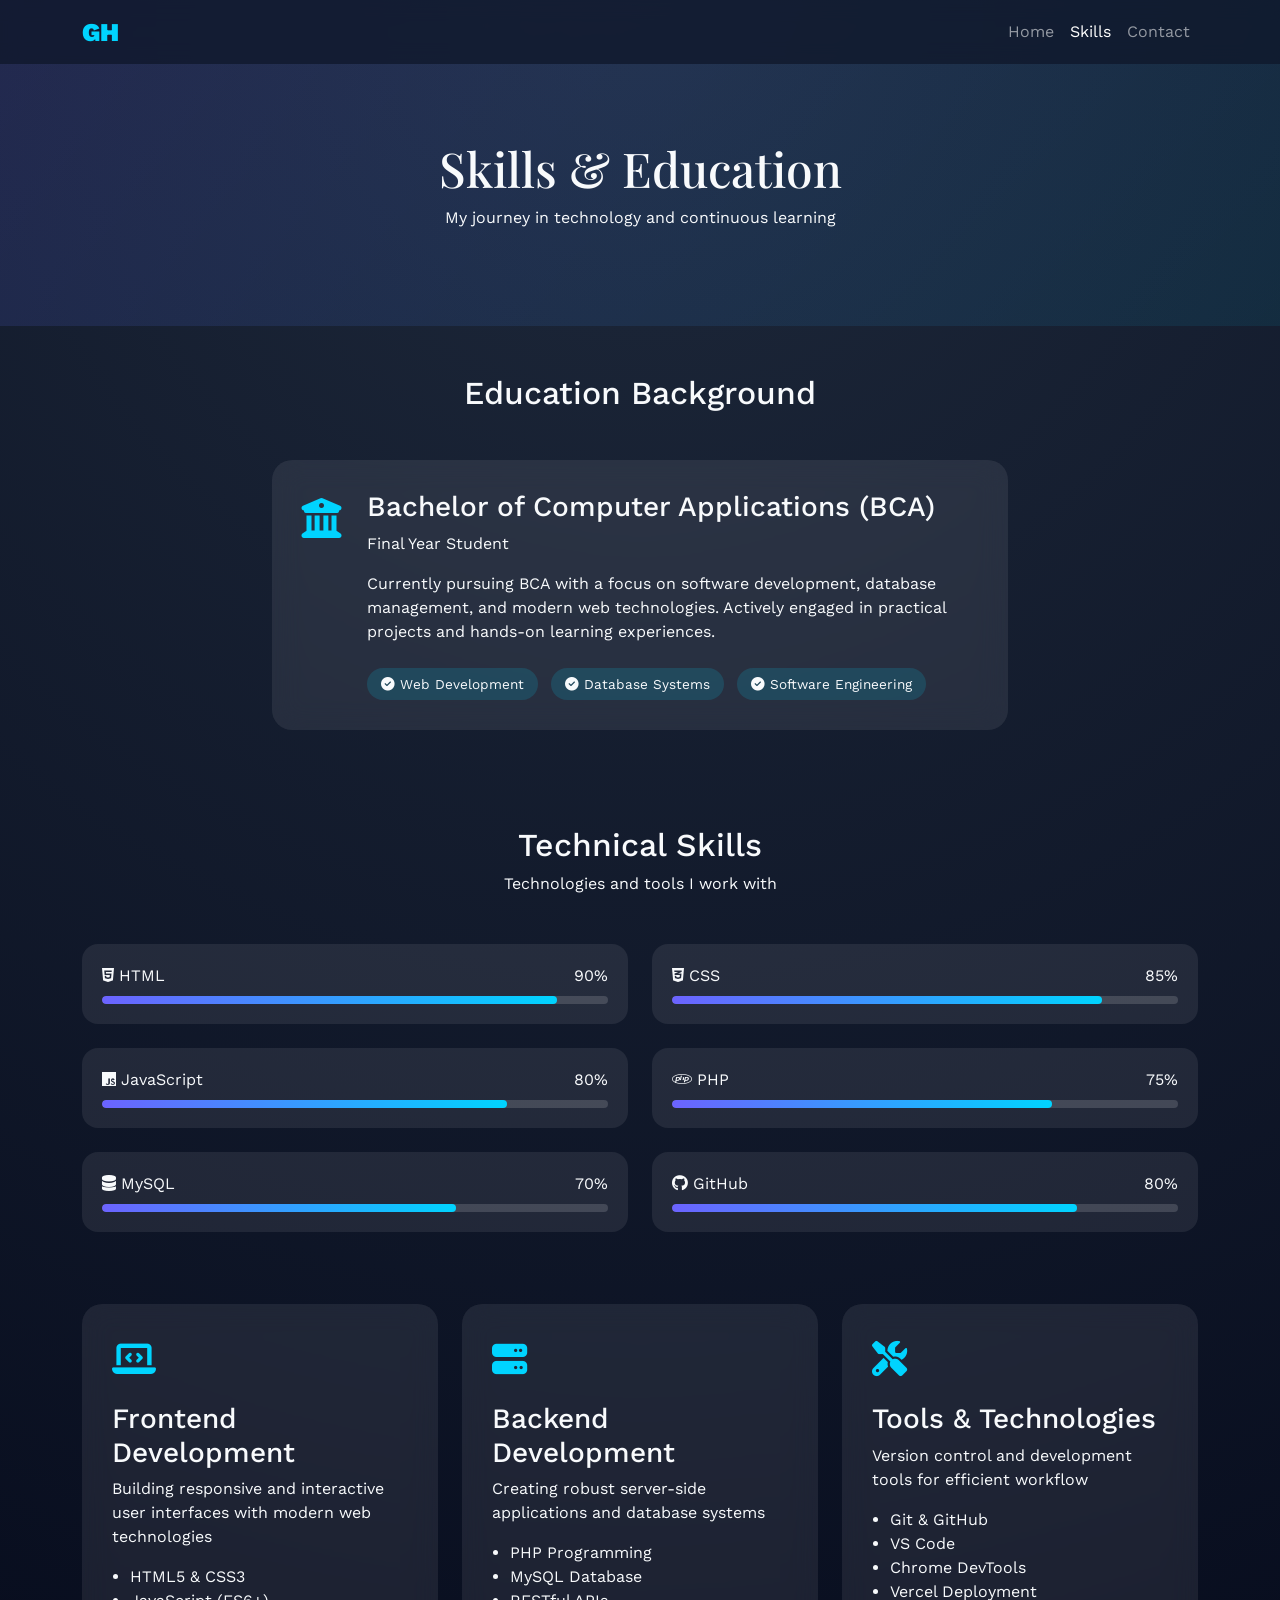
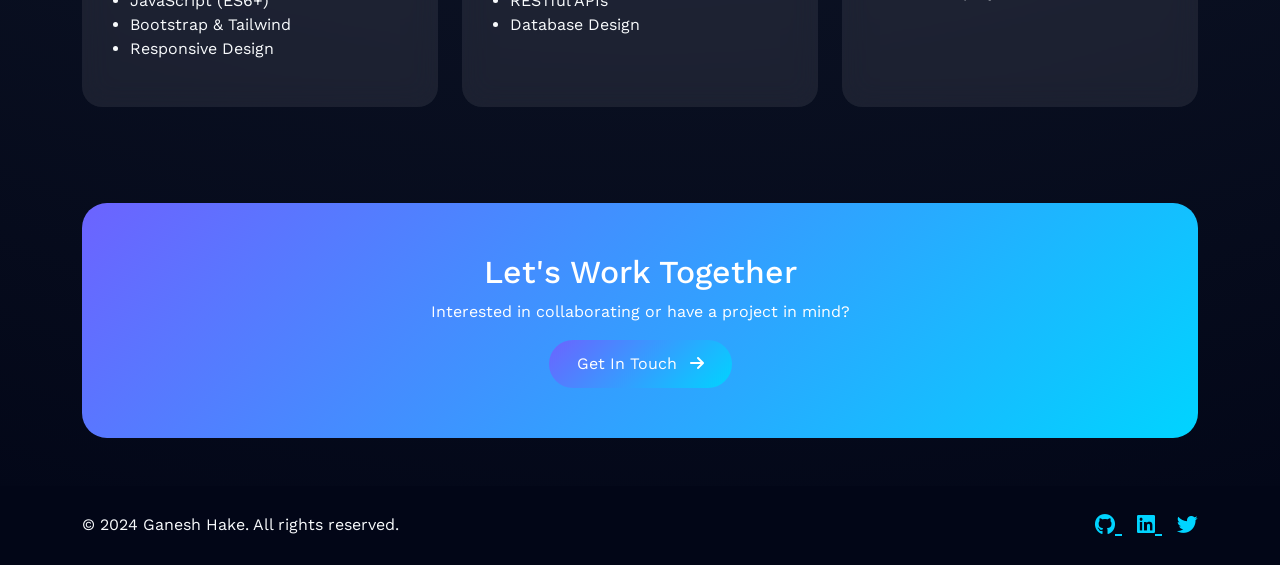
==== about.html @ a3e459bf "Add files via upload" ====
<!DOCTYPE html>
<html lang="en">
<head>
    <meta charset="UTF-8">
    <meta name="viewport" content="width=device-width, initial-scale=1.0">
    <title>Skills & Education - Ganesh Hake</title>
    
    <!-- Bootstrap 5 CSS -->
    <link href="https://cdn.jsdelivr.net/npm/bootstrap@5.3.0/dist/css/bootstrap.min.css" rel="stylesheet">
    
    <!-- Font Awesome for Icons -->
    <link rel="stylesheet" href="https://cdnjs.cloudflare.com/ajax/libs/font-awesome/6.4.0/css/all.min.css">
    
    <!-- Google Fonts -->
    <link href="https://fonts.googleapis.com/css2?family=Playfair+Display:wght@700;900&family=Work+Sans:wght@300;400;500;600&display=swap" rel="stylesheet">
    
    <!-- Custom CSS -->
    <link rel="stylesheet" href="css/style.css">
</head>
<body>
    <!-- Navigation Bar -->
    <nav class="navbar navbar-expand-lg navbar-dark fixed-top">
        <div class="container">
            <a class="navbar-brand" href="index.html">
                <span class="brand-text">GH</span>
            </a>
            <button class="navbar-toggler" type="button" data-bs-toggle="collapse" data-bs-target="#navbarNav">
                <span class="navbar-toggler-icon"></span>
            </button>
            <div class="collapse navbar-collapse" id="navbarNav">
                <ul class="navbar-nav ms-auto">
                    <li class="nav-item">
                        <a class="nav-link" href="index.html">Home</a>
                    </li>
                    <li class="nav-item">
                        <a class="nav-link active" href="about.html">Skills</a>
                    </li>
                    <li class="nav-item">
                        <a class="nav-link" href="contact.html">Contact</a>
                    </li>
                </ul>
            </div>
        </div>
    </nav>

    <!-- Page Header -->
    <section class="page-header">
        <div class="container">
            <div class="row">
                <div class="col-lg-8 mx-auto text-center">
                    <h1 class="page-title fade-in-up">Skills & Education</h1>
                    <p class="page-subtitle fade-in-up delay-1">My journey in technology and continuous learning</p>
                </div>
            </div>
        </div>
    </section>

    <!-- Education Section -->
    <section class="education-section py-5">
        <div class="container">
            <div class="section-header text-center mb-5">
                <h2 class="section-title" data-animate="fadeInUp">Education Background</h2>
                <div class="title-underline" data-animate="scaleIn"></div>
            </div>
            
            <div class="row justify-content-center">
                <div class="col-lg-8">
                    <div class="education-card" data-animate="fadeInUp">
                        <div class="education-icon">
                            <i class="fas fa-university"></i>
                        </div>
                        <div class="education-content">
                            <h3 class="education-degree">Bachelor of Computer Applications (BCA)</h3>
                            <p class="education-status">Final Year Student</p>
                            <p class="education-description">
                                Currently pursuing BCA with a focus on software development, database management, 
                                and modern web technologies. Actively engaged in practical projects and 
                                hands-on learning experiences.
                            </p>
                            <div class="education-highlights">
                                <span class="highlight-badge">
                                    <i class="fas fa-check-circle"></i> Web Development
                                </span>
                                <span class="highlight-badge">
                                    <i class="fas fa-check-circle"></i> Database Systems
                                </span>
                                <span class="highlight-badge">
                                    <i class="fas fa-check-circle"></i> Software Engineering
                                </span>
                            </div>
                        </div>
                    </div>
                </div>
            </div>
        </div>
    </section>

    <!-- Skills Section -->
    <section class="skills-section py-5">
        <div class="container">
            <div class="section-header text-center mb-5">
                <h2 class="section-title" data-animate="fadeInUp">Technical Skills</h2>
                <div class="title-underline" data-animate="scaleIn"></div>
                <p class="section-description" data-animate="fadeInUp">
                    Technologies and tools I work with
                </p>
            </div>

            <!-- Skills Grid with Progress Bars -->
            <div class="row g-4 mb-5">
                <div class="col-lg-6">
                    <div class="skill-item" data-animate="fadeInLeft">
                        <div class="skill-header">
                            <span class="skill-name">
                                <i class="fab fa-html5"></i> HTML
                            </span>
                            <span class="skill-percentage">90%</span>
                        </div>
                        <div class="skill-bar">
                            <div class="skill-progress" data-progress="90"></div>
                        </div>
                    </div>
                </div>

                <div class="col-lg-6">
                    <div class="skill-item" data-animate="fadeInRight">
                        <div class="skill-header">
                            <span class="skill-name">
                                <i class="fab fa-css3-alt"></i> CSS
                            </span>
                            <span class="skill-percentage">85%</span>
                        </div>
                        <div class="skill-bar">
                            <div class="skill-progress" data-progress="85"></div>
                        </div>
                    </div>
                </div>

                <div class="col-lg-6">
                    <div class="skill-item" data-animate="fadeInLeft" data-delay="100">
                        <div class="skill-header">
                            <span class="skill-name">
                                <i class="fab fa-js"></i> JavaScript
                            </span>
                            <span class="skill-percentage">80%</span>
                        </div>
                        <div class="skill-bar">
                            <div class="skill-progress" data-progress="80"></div>
                        </div>
                    </div>
                </div>

                <div class="col-lg-6">
                    <div class="skill-item" data-animate="fadeInRight" data-delay="100">
                        <div class="skill-header">
                            <span class="skill-name">
                                <i class="fab fa-php"></i> PHP
                            </span>
                            <span class="skill-percentage">75%</span>
                        </div>
                        <div class="skill-bar">
                            <div class="skill-progress" data-progress="75"></div>
                        </div>
                    </div>
                </div>

                <div class="col-lg-6">
                    <div class="skill-item" data-animate="fadeInLeft" data-delay="200">
                        <div class="skill-header">
                            <span class="skill-name">
                                <i class="fas fa-database"></i> MySQL
                            </span>
                            <span class="skill-percentage">70%</span>
                        </div>
                        <div class="skill-bar">
                            <div class="skill-progress" data-progress="70"></div>
                        </div>
                    </div>
                </div>

                <div class="col-lg-6">
                    <div class="skill-item" data-animate="fadeInRight" data-delay="200">
                        <div class="skill-header">
                            <span class="skill-name">
                                <i class="fab fa-github"></i> GitHub
                            </span>
                            <span class="skill-percentage">80%</span>
                        </div>
                        <div class="skill-bar">
                            <div class="skill-progress" data-progress="80"></div>
                        </div>
                    </div>
                </div>
            </div>

            <!-- Skill Categories Cards -->
            <div class="row g-4 mt-4">
                <div class="col-md-4">
                    <div class="skill-category-card" data-animate="fadeInUp">
                        <div class="category-icon">
                            <i class="fas fa-laptop-code"></i>
                        </div>
                        <h3>Frontend Development</h3>
                        <p>Building responsive and interactive user interfaces with modern web technologies</p>
                        <ul class="category-skills">
                            <li>HTML5 & CSS3</li>
                            <li>JavaScript (ES6+)</li>
                            <li>Bootstrap & Tailwind</li>
                            <li>Responsive Design</li>
                        </ul>
                    </div>
                </div>

                <div class="col-md-4">
                    <div class="skill-category-card" data-animate="fadeInUp" data-delay="100">
                        <div class="category-icon">
                            <i class="fas fa-server"></i>
                        </div>
                        <h3>Backend Development</h3>
                        <p>Creating robust server-side applications and database systems</p>
                        <ul class="category-skills">
                            <li>PHP Programming</li>
                            <li>MySQL Database</li>
                            <li>RESTful APIs</li>
                            <li>Database Design</li>
                        </ul>
                    </div>
                </div>

                <div class="col-md-4">
                    <div class="skill-category-card" data-animate="fadeInUp" data-delay="200">
                        <div class="category-icon">
                            <i class="fas fa-tools"></i>
                        </div>
                        <h3>Tools & Technologies</h3>
                        <p>Version control and development tools for efficient workflow</p>
                        <ul class="category-skills">
                            <li>Git & GitHub</li>
                            <li>VS Code</li>
                            <li>Chrome DevTools</li>
                            <li>Vercel Deployment</li>
                        </ul>
                    </div>
                </div>
            </div>
        </div>
    </section>

    <!-- CTA Section -->
    <section class="cta-section py-5">
        <div class="container">
            <div class="cta-card" data-animate="zoomIn">
                <h2>Let's Work Together</h2>
                <p>Interested in collaborating or have a project in mind?</p>
                <a href="contact.html" class="btn btn-primary btn-custom">
                    Get In Touch
                    <i class="fas fa-arrow-right ms-2"></i>
                </a>
            </div>
        </div>
    </section>

    <!-- Footer -->
    <footer class="footer py-4">
        <div class="container">
            <div class="row align-items-center">
                <div class="col-md-6 text-center text-md-start">
                    <p class="mb-0">&copy; 2024 Ganesh Hake. All rights reserved.</p>
                </div>
                <div class="col-md-6 text-center text-md-end">
                    <div class="social-links">
                        <a href="#" class="social-link" aria-label="GitHub">
                            <i class="fab fa-github"></i>
                        </a>
                        <a href="#" class="social-link" aria-label="LinkedIn">
                            <i class="fab fa-linkedin"></i>
                        </a>
                        <a href="#" class="social-link" aria-label="Twitter">
                            <i class="fab fa-twitter"></i>
                        </a>
                    </div>
                </div>
            </div>
        </div>
    </footer>

    <!-- Bootstrap JS Bundle -->
    <script src="https://cdn.jsdelivr.net/npm/bootstrap@5.3.0/dist/js/bootstrap.bundle.min.js"></script>
    
    <!-- Custom JavaScript -->
    <script src="js/script.js"></script>
</body>
</html>
---- css/style.css ----
/* =====================
   Global Styles
===================== */
:root {
  --primary: #6c63ff;
  --secondary: #00d4ff;
  --dark: #0f172a;
  --light: #f8fafc;
  --glass: rgba(255, 255, 255, 0.08);
}

* {
  margin: 0;
  padding: 0;
  box-sizing: border-box;
}

body {
  font-family: 'Work Sans', sans-serif;
  background: radial-gradient(circle at top, #1e293b, #020617);
  color: var(--light);
  overflow-x: hidden;
}

/* =====================
   Navbar
===================== */
.navbar {
  background: rgba(15, 23, 42, 0.75);
  backdrop-filter: blur(10px);
}

.brand-text {
  font-size: 1.6rem;
  font-weight: 900;
  color: var(--secondary);
}

/* =====================
   Hero Section
===================== */
.hero-section {
  position: relative;
}

.hero-name {
  font-family: 'Playfair Display', serif;
  font-size: 3.5rem;
  font-weight: 900;
}

.hero-title {
  color: var(--secondary);
}

.hero-description {
  max-width: 520px;
  opacity: 0.9;
}

/* Buttons */
.btn-custom {
  background: linear-gradient(135deg, var(--primary), var(--secondary));
  border: none;
  color: #fff;
  padding: 12px 28px;
  border-radius: 30px;
}

.btn-custom:hover {
  transform: translateY(-3px);
}

.btn-custom-outline {
  border: 2px solid var(--secondary);
  color: var(--secondary);
  padding: 12px 28px;
  border-radius: 30px;
}

.btn-custom-outline:hover {
  background: var(--secondary);
  color: #000;
}

/* =====================
   Profile Image
===================== */
.profile-image-wrapper {
  position: relative;
  width: 320px;
  margin: auto;
}

.profile-image img {
  width: 100%;
  border-radius: 50%;
  border: 5px solid var(--secondary);
}

/* =====================
   Highlights Section
===================== */
.highlights-section {
  background: rgba(255, 255, 255, 0.03);
}

.highlight-card {
  background: var(--glass);
  backdrop-filter: blur(14px);
  border-radius: 20px;
  padding: 30px;
  text-align: center;
  transition: all 0.4s ease;
}

.highlight-card:hover {
  transform: translateY(-12px);
  box-shadow: 0 20px 40px rgba(0, 212, 255, 0.15);
}

.highlight-icon {
  font-size: 2.5rem;
  color: var(--secondary);
  margin-bottom: 15px;
}

/* =====================
   Footer
===================== */
.footer {
  background: #020617;
}

.social-link {
  color: var(--secondary);
  font-size: 1.3rem;
  margin-left: 15px;
}

.social-link:hover {
  color: #fff;
}

/* =====================
   Animations
===================== */
.fade-in-up {
  opacity: 0;
  transform: translateY(30px);
  animation: fadeUp 1s forwards;
}

.delay-1 { animation-delay: 0.3s; }
.delay-2 { animation-delay: 0.6s; }
.delay-3 { animation-delay: 0.9s; }
.delay-4 { animation-delay: 1.2s; }

@keyframes fadeUp {
  to {
    opacity: 1;
    transform: translateY(0);
  }
}

/* =====================
   Page Header
===================== */
.page-header {
  padding: 140px 0 80px;
  background: linear-gradient(135deg, rgba(108,99,255,0.15), rgba(0,212,255,0.08));
}

.page-title {
  font-family: 'Playfair Display', serif;
  font-size: 3rem;
}

/* =====================
   Education Card
===================== */
.education-card {
  display: flex;
  gap: 25px;
  background: var(--glass);
  backdrop-filter: blur(14px);
  border-radius: 20px;
  padding: 30px;
}

.education-icon {
  font-size: 2.5rem;
  color: var(--secondary);
}

.highlight-badge {
  display: inline-block;
  margin: 8px 8px 0 0;
  padding: 6px 14px;
  background: rgba(0,212,255,0.15);
  border-radius: 20px;
  font-size: 0.85rem;
}

/* =====================
   Skills Progress
===================== */
.skill-item {
  background: var(--glass);
  padding: 20px;
  border-radius: 16px;
}

.skill-header {
  display: flex;
  justify-content: space-between;
  margin-bottom: 8px;
}

.skill-bar {
  height: 8px;
  background: rgba(255,255,255,0.15);
  border-radius: 10px;
  overflow: hidden;
}

.skill-progress {
  height: 100%;
  width: 0;
  background: linear-gradient(90deg, var(--primary), var(--secondary));
  border-radius: 10px;
  transition: width 1.5s ease;
}

/* =====================
   Skill Category Cards
===================== */
.skill-category-card {
  background: var(--glass);
  backdrop-filter: blur(14px);
  padding: 30px;
  border-radius: 20px;
  transition: 0.4s;
  height: 100%;
}

.skill-category-card:hover {
  transform: translateY(-12px);
  box-shadow: 0 25px 40px rgba(0,212,255,0.18);
}

.category-icon {
  font-size: 2.2rem;
  color: var(--secondary);
  margin-bottom: 15px;
}

.category-skills {
  padding-left: 18px;
}

/* =====================
   CTA Section
===================== */
.cta-card {
  background: linear-gradient(135deg, var(--primary), var(--secondary));
  padding: 50px;
  border-radius: 25px;
  text-align: center;
  color: #fff;
}

/* =====================
   Contact Section
===================== */
.contact-info-wrapper,
.contact-form-wrapper {
  background: var(--glass);
  backdrop-filter: blur(14px);
  padding: 35px;
  border-radius: 20px;
}

/* Contact Info */
.contact-info-item {
  display: flex;
  gap: 15px;
  margin-bottom: 20px;
}

.contact-icon {
  font-size: 1.5rem;
  color: var(--secondary);
  min-width: 40px;
}

/* Social Media Large */
.social-links-large {
  display: flex;
  flex-wrap: wrap;
  gap: 15px;
}

.social-link-large {
  display: flex;
  align-items: center;
  gap: 8px;
  padding: 10px 18px;
  border-radius: 30px;
  background: rgba(255,255,255,0.1);
  color: var(--secondary);
  transition: 0.3s;
}

.social-link-large:hover {
  background: var(--secondary);
  color: #000;
  transform: translateY(-5px);
}

/* =====================
   Form Styling
===================== */
.form-control {
  background: rgba(255,255,255,0.08);
  border: 1px solid rgba(255,255,255,0.15);
  color: #fff;
}

.form-control::placeholder {
  color: rgba(255,255,255,0.6);
}

.form-control:focus {
  background: rgba(255,255,255,0.12);
  border-color: var(--secondary);
  box-shadow: 0 0 0 0.15rem rgba(0,212,255,0.25);
  color: #fff;
}

/* =====================
   Additional Info
===================== */
.info-card {
  background: linear-gradient(135deg, var(--primary), var(--secondary));
  padding: 40px;
  border-radius: 25px;
  color: #fff;
}

.info-card i {
  font-size: 2.5rem;
}
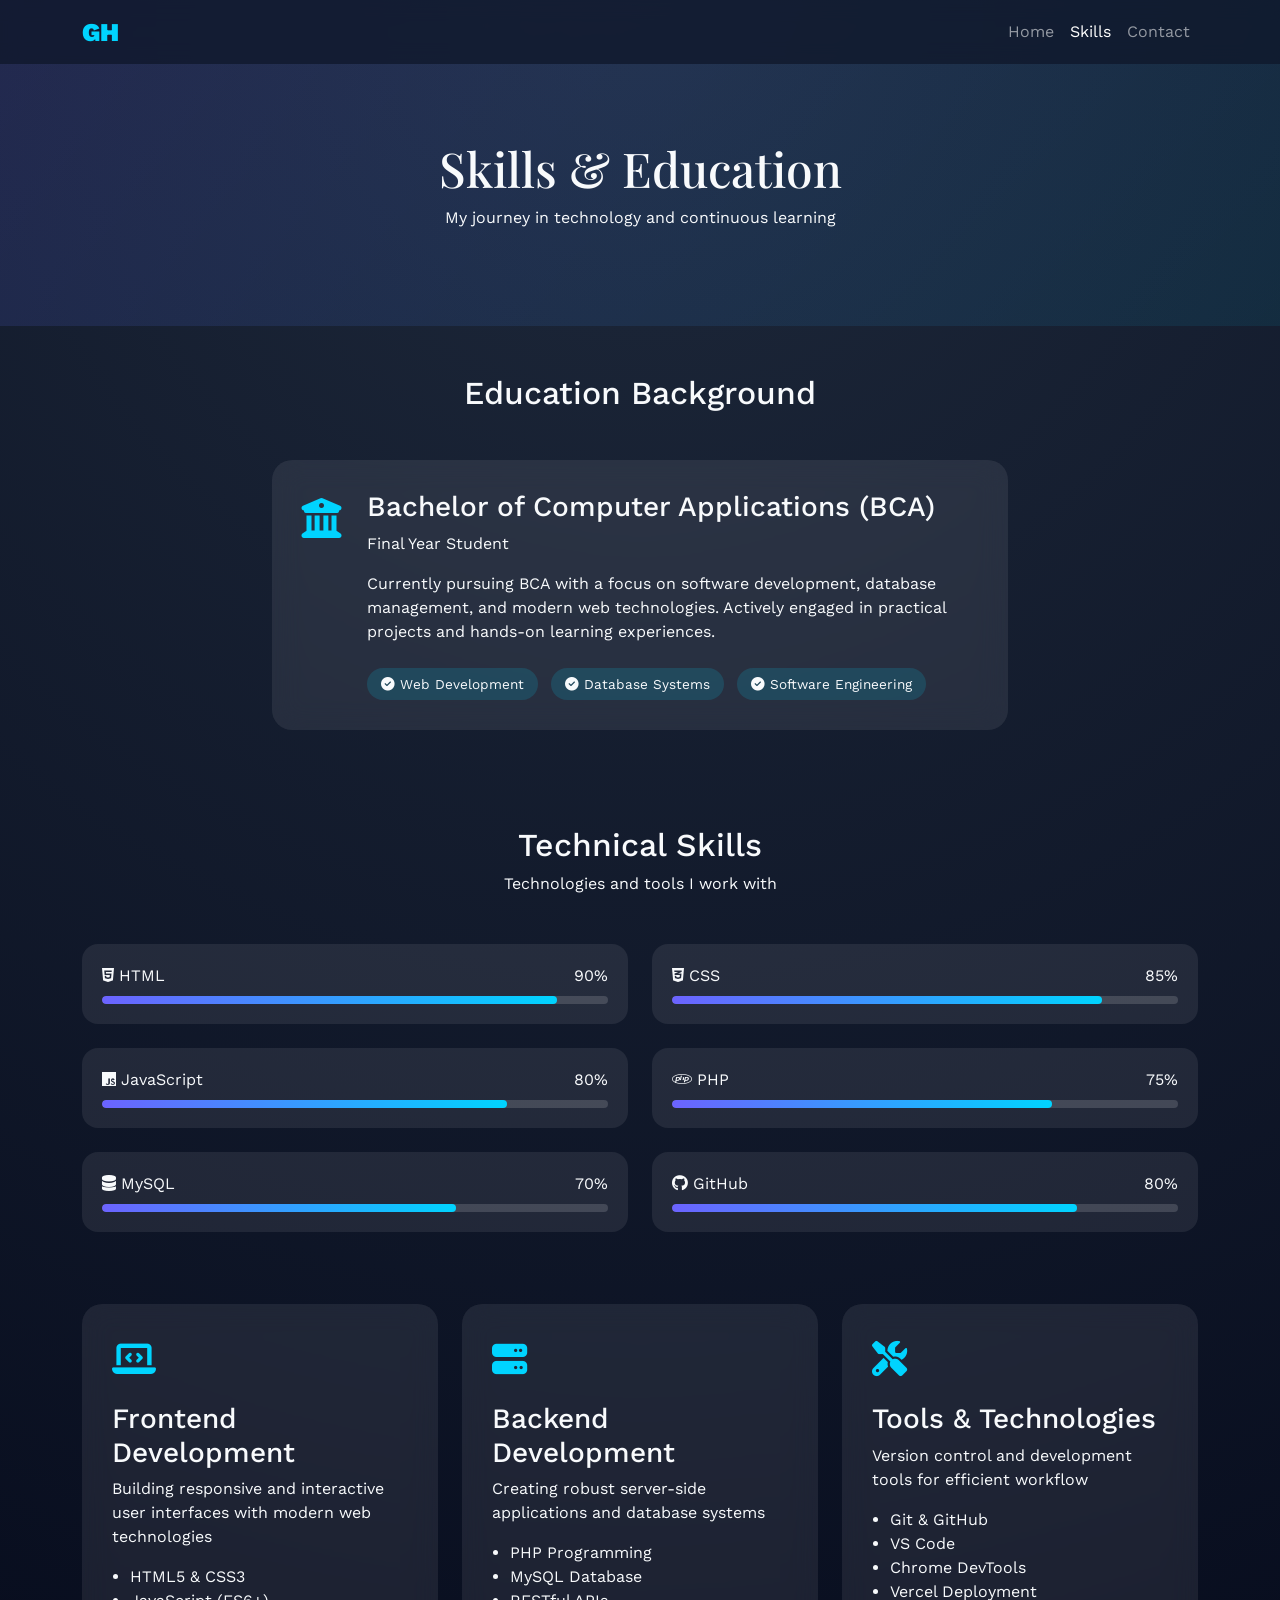
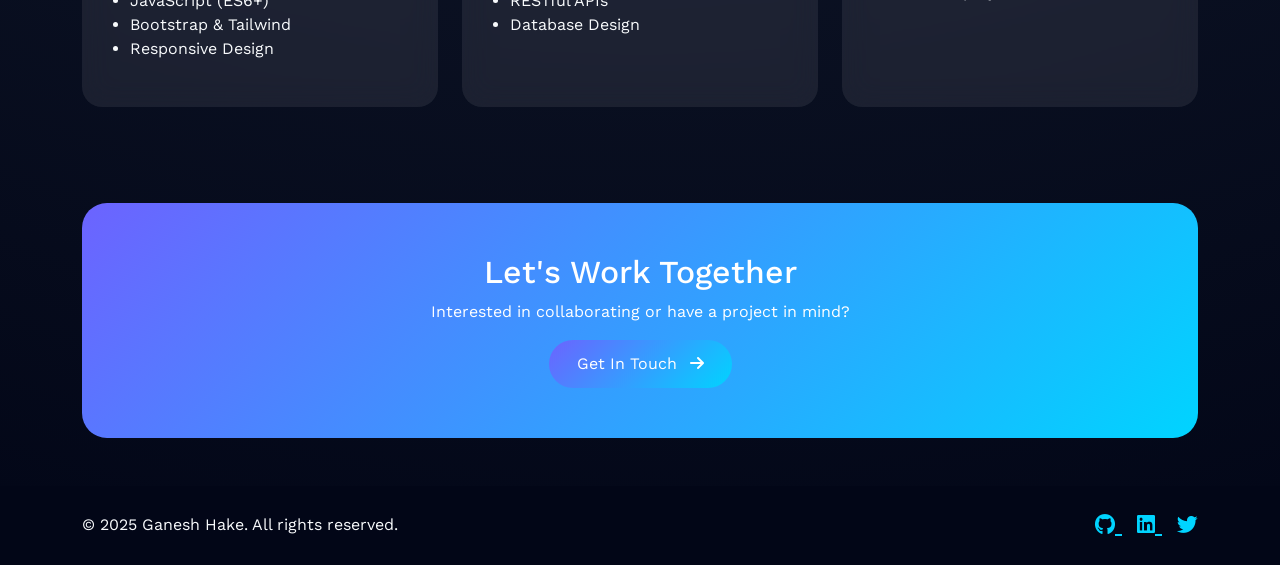
==== commit 1de5b9e8: "Update about.html Important text changes are done." ====
--- a/about.html
+++ b/about.html
@@ -265,7 +265,7 @@
         <div class="container">
             <div class="row align-items-center">
                 <div class="col-md-6 text-center text-md-start">
-                    <p class="mb-0">&copy; 2024 Ganesh Hake. All rights reserved.</p>
+                    <p class="mb-0">&copy; 2025 Ganesh Hake. All rights reserved.</p>
                 </div>
                 <div class="col-md-6 text-center text-md-end">
                     <div class="social-links">
@@ -290,4 +290,5 @@
     <!-- Custom JavaScript -->
     <script src="js/script.js"></script>
 </body>
-</html>+
+</html>
